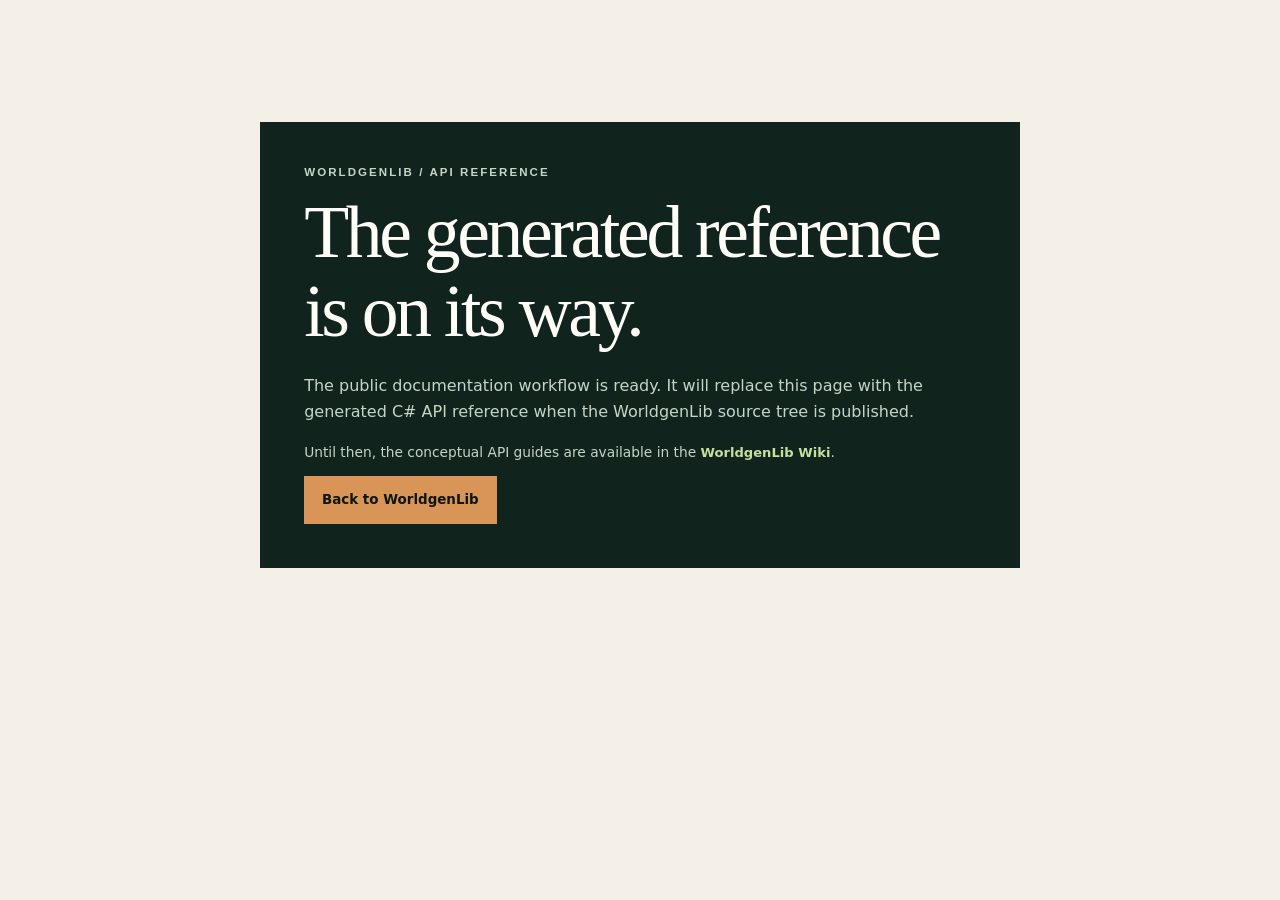
==== docs/site/api/index.html @ e20d373a "Add WorldgenLib GitHub Pages landing page" ====
<!doctype html>
<html lang="en">
<head>
  <meta charset="utf-8">
  <meta name="viewport" content="width=device-width, initial-scale=1">
  <meta name="description" content="WorldgenLib API reference is generated from the public C# source tree.">
  <title>WorldgenLib API reference</title>
  <link rel="stylesheet" href="../worldgenlib.css">
</head>
<body>
  <main class="page-shell">
    <section class="paper-card paper-card--dark" style="max-width: 760px; margin: 10vh auto;">
      <p class="eyebrow">WorldgenLib / API reference</p>
      <h1 style="font-size: clamp(2.5rem, 6vw, 4.6rem);">The generated reference is on its way.</h1>
      <p>The public documentation workflow is ready. It will replace this page with the generated C# API reference when the WorldgenLib source tree is published.</p>
      <p class="muted">Until then, the conceptual API guides are available in the <a class="text-link text-link--light" href="https://github.com/Zaldaryon/WorldgenLib/wiki">WorldgenLib Wiki</a>.</p>
      <a class="button button--primary" href="../index.html">Back to WorldgenLib</a>
    </section>
  </main>
</body>
</html>
---- docs/site/worldgenlib.css ----
:root {
  --forest-950: #0c1714;
  --forest-900: #10231d;
  --forest-800: #19352b;
  --forest-700: #285342;
  --moss-500: #91b967;
  --moss-300: #c7df9d;
  --amber-500: #d89557;
  --amber-300: #efc28f;
  --paper-100: #f4f0e8;
  --paper-200: #ebe5d8;
  --paper-300: #d9d0bf;
  --ink-900: #17211d;
  --ink-700: #435049;
  --ink-500: #6d786e;
  --white: #fffdf7;
  --shadow: 0 20px 55px rgba(12, 23, 20, .12);
  color-scheme: light;
  font-family: "Segoe UI", Aptos, system-ui, sans-serif;
  font-synthesis: none;
}

* {
  box-sizing: border-box;
}

html {
  scroll-behavior: smooth;
}

body {
  margin: 0;
  background: var(--paper-100);
  color: var(--ink-900);
  line-height: 1.6;
  text-rendering: optimizeLegibility;
}

a {
  color: inherit;
}

a:focus-visible,
button:focus-visible {
  outline: 3px solid var(--amber-500);
  outline-offset: 4px;
}

.skip-link {
  position: absolute;
  top: -4rem;
  left: 1rem;
  z-index: 10;
  padding: .65rem .9rem;
  background: var(--amber-300);
  color: var(--forest-950);
  font-weight: 800;
}

.skip-link:focus {
  top: 1rem;
}

.site-header {
  background: var(--forest-950);
  color: var(--white);
  border-bottom: 1px solid rgba(199, 223, 157, .2);
}

.site-header__inner,
.page-shell,
.site-footer__inner {
  width: min(1160px, calc(100% - 3rem));
  margin: 0 auto;
}

.site-header__inner {
  display: flex;
  align-items: center;
  justify-content: space-between;
  min-height: 74px;
  gap: 2rem;
}

.brand,
.site-nav,
.hero__actions,
.diagram__topline,
.diagram__legend,
.cta-panel__actions,
.site-footer__inner,
.footer-brand {
  display: flex;
  align-items: center;
}

.brand {
  gap: .75rem;
  color: var(--white);
  text-decoration: none;
  font-family: "Arial Narrow", "Segoe UI", sans-serif;
  font-weight: 800;
  letter-spacing: .03em;
}

.brand__name {
  font-size: 1.05rem;
}

.brand__mark {
  position: relative;
  display: inline-flex;
  align-items: end;
  gap: 3px;
  width: 35px;
  height: 35px;
  padding: 5px;
  overflow: hidden;
  background: var(--moss-500);
  border: 1px solid rgba(255, 253, 247, .35);
  transform: skewY(-8deg);
}

.brand__mark::before,
.brand__mark::after {
  position: absolute;
  content: "";
  left: -8px;
  width: 54px;
  border-top: 1px solid rgba(12, 23, 20, .65);
  transform: rotate(-23deg);
}

.brand__mark::before {
  top: 10px;
}

.brand__mark::after {
  top: 21px;
}

.brand__mark span {
  position: relative;
  z-index: 1;
  display: block;
  width: 5px;
  background: var(--forest-950);
}

.brand__mark span:nth-child(1) { height: 9px; }
.brand__mark span:nth-child(2) { height: 16px; }
.brand__mark span:nth-child(3) { height: 23px; }

.brand__mark--small {
  width: 25px;
  height: 25px;
  padding: 4px;
  margin-right: .5rem;
  transform: skewY(-8deg) scale(.9);
}

.brand__mark--small::before,
.brand__mark--small::after {
  width: 40px;
}

.brand__mark--small::before { top: 8px; }
.brand__mark--small::after { top: 16px; }
.brand__mark--small span { width: 4px; }
.brand__mark--small span:nth-child(1) { height: 6px; }
.brand__mark--small span:nth-child(2) { height: 11px; }
.brand__mark--small span:nth-child(3) { height: 16px; }

.site-nav {
  gap: 1.4rem;
  color: var(--moss-300);
  font-size: .86rem;
  font-weight: 650;
}

.site-nav a,
.site-footer a {
  text-decoration: none;
}

.site-nav a:hover,
.site-footer a:hover {
  color: var(--amber-300);
}

.page-shell {
  padding: 2rem 0 4.5rem;
}

.hero {
  position: relative;
  display: grid;
  grid-template-columns: minmax(0, 1.05fr) minmax(340px, .95fr);
  min-height: 500px;
  overflow: hidden;
  background: var(--forest-900);
  color: var(--white);
  box-shadow: var(--shadow);
}

.hero::after {
  position: absolute;
  right: -8%;
  bottom: -32%;
  width: 62%;
  height: 70%;
  content: "";
  border: 1px solid rgba(145, 185, 103, .16);
  border-radius: 50%;
  transform: rotate(-18deg);
  pointer-events: none;
}

.hero__copy {
  position: relative;
  z-index: 1;
  align-self: center;
  padding: clamp(2.4rem, 7vw, 5.8rem);
}

.eyebrow {
  margin: 0 0 .8rem;
  color: var(--amber-300);
  font-family: "Arial Narrow", "Segoe UI", sans-serif;
  font-size: .72rem;
  font-weight: 800;
  letter-spacing: .18em;
  line-height: 1.2;
  text-transform: uppercase;
}

.eyebrow--dark {
  color: var(--forest-700);
}

h1,
h2,
h3,
p {
  margin-top: 0;
}

h1,
h2,
h3 {
  font-family: Georgia, "Times New Roman", serif;
  font-weight: 500;
  line-height: 1.08;
}

h1 {
  max-width: 650px;
  margin-bottom: 1.35rem;
  font-size: clamp(3rem, 6vw, 5.65rem);
  letter-spacing: -.045em;
}

.hero__lede {
  max-width: 590px;
  margin-bottom: 2rem;
  color: #d7e2d4;
  font-size: clamp(1rem, 1.5vw, 1.18rem);
}

.hero__actions {
  flex-wrap: wrap;
  gap: .75rem;
  margin-bottom: 1.4rem;
}

.button {
  display: inline-flex;
  align-items: center;
  justify-content: center;
  min-height: 44px;
  padding: .75rem 1.05rem;
  border: 1px solid transparent;
  font-size: .84rem;
  font-weight: 800;
  text-decoration: none;
  transition: transform .18s ease, background-color .18s ease, border-color .18s ease;
}

.button:hover {
  transform: translateY(-2px);
}

.button--primary {
  background: var(--amber-500);
  color: var(--forest-950);
}

.button--primary:hover {
  background: var(--amber-300);
}

.button--quiet {
  border-color: rgba(199, 223, 157, .45);
  color: var(--moss-300);
}

.button--quiet:hover {
  border-color: var(--moss-300);
  color: var(--white);
}

.button--outline {
  border-color: rgba(199, 223, 157, .55);
  color: var(--moss-300);
}

.button--outline:hover {
  border-color: var(--moss-300);
  color: var(--white);
}

.hero__status {
  display: flex;
  align-items: center;
  gap: .55rem;
  margin: 0;
  color: #aebfac;
  font-family: "Arial Narrow", "Segoe UI", sans-serif;
  font-size: .76rem;
  font-weight: 700;
  letter-spacing: .03em;
}

.status-dot {
  width: 8px;
  height: 8px;
  flex: 0 0 auto;
  border-radius: 50%;
  background: var(--moss-500);
  box-shadow: 0 0 0 4px rgba(145, 185, 103, .15);
}

.hero__diagram {
  position: relative;
  min-height: 390px;
  padding: 2.5rem 2.5rem 2rem;
  overflow: hidden;
  background: #173128;
  border-left: 1px solid rgba(199, 223, 157, .18);
}

.hero__diagram::before {
  position: absolute;
  inset: 0;
  content: "";
  background-image: linear-gradient(rgba(199, 223, 157, .07) 1px, transparent 1px), linear-gradient(90deg, rgba(199, 223, 157, .07) 1px, transparent 1px);
  background-size: 34px 34px;
  mask-image: linear-gradient(to bottom, black, transparent 85%);
}

.diagram__topline,
.diagram__legend {
  position: relative;
  z-index: 2;
  justify-content: space-between;
  color: var(--moss-300);
  font-family: "Arial Narrow", "Segoe UI", sans-serif;
  font-size: .66rem;
  font-weight: 800;
  letter-spacing: .14em;
}

.diagram__field {
  position: relative;
  height: 295px;
  margin: 1.4rem 0 .5rem;
}

.diagram__axis {
  position: absolute;
  top: 20%;
  bottom: 16%;
  left: 50%;
  width: 1px;
  background: linear-gradient(to bottom, transparent, var(--moss-500), transparent);
}

.contour {
  position: absolute;
  display: block;
  border: 1px solid rgba(145, 185, 103, .5);
  border-radius: 47% 53% 49% 51%;
  transform: rotate(-21deg);
}

.contour--one {
  top: 20%;
  left: 8%;
  width: 75%;
  height: 43%;
}

.contour--two {
  top: 29%;
  left: 15%;
  width: 64%;
  height: 34%;
  border-color: rgba(216, 149, 87, .62);
}

.contour--three {
  top: 39%;
  left: 24%;
  width: 47%;
  height: 23%;
}

.diagram__node {
  position: absolute;
  z-index: 2;
  display: grid;
  gap: .15rem;
  min-width: 112px;
  padding: .75rem .85rem;
  background: rgba(12, 23, 20, .86);
  border: 1px solid rgba(199, 223, 157, .45);
  box-shadow: 0 12px 24px rgba(0, 0, 0, .18);
}

.diagram__node strong {
  color: var(--white);
  font-family: "Arial Narrow", "Segoe UI", sans-serif;
  font-size: .76rem;
  letter-spacing: .08em;
}

.diagram__node small {
  color: #aebfac;
  font-size: .72rem;
}

.diagram__node--map { top: 9%; left: 3%; }
.diagram__node--terrain { top: 43%; right: 1%; border-color: var(--amber-500); }
.diagram__node--late { right: 18%; bottom: 4%; }

.diagram__legend {
  justify-content: flex-start;
  gap: 1.2rem;
  color: #aebfac;
  font-size: .64rem;
  letter-spacing: .03em;
  text-transform: none;
}

.diagram__legend span {
  display: inline-flex;
  align-items: center;
  gap: .35rem;
}

.legend-dot {
  display: inline-block;
  width: 7px;
  height: 7px;
  border-radius: 50%;
}

.legend-dot--green { background: var(--moss-500); }
.legend-dot--amber { background: var(--amber-500); }

.meta-strip {
  margin: 1.2rem 0;
  padding: 1.25rem 1.5rem;
  background: var(--paper-200);
  border: 1px solid var(--paper-300);
}

.meta-strip__list {
  display: grid;
  grid-template-columns: repeat(4, 1fr);
  gap: 1rem;
  margin: 0;
}

.meta-strip__list > div {
  padding-left: 1rem;
  border-left: 2px solid var(--moss-500);
}

.meta-strip dt {
  margin-bottom: .2rem;
  color: var(--ink-500);
  font-family: "Arial Narrow", "Segoe UI", sans-serif;
  font-size: .68rem;
  font-weight: 800;
  letter-spacing: .14em;
  text-transform: uppercase;
}

.meta-strip dd {
  margin: 0;
  font-size: .93rem;
  font-weight: 700;
}

.notice {
  display: grid;
  grid-template-columns: auto 1fr;
  align-items: start;
  gap: 1rem;
  margin: 0 0 4.5rem;
  padding: 1.2rem 1.35rem;
  background: #f6e6d4;
  border: 1px solid #dfbd95;
  color: #5e4027;
}

.notice__mark {
  display: grid;
  width: 28px;
  height: 28px;
  place-items: center;
  background: var(--amber-500);
  color: var(--forest-950);
  font-weight: 900;
}

.notice p {
  margin: 0;
  font-size: .93rem;
}

.section {
  margin-bottom: 4.5rem;
}

.section-heading {
  max-width: 780px;
  margin-bottom: 2rem;
}

.section-heading h2,
.pipeline-panel h2,
.paper-card h2,
.cta-panel h2 {
  margin-bottom: .8rem;
  font-size: clamp(2rem, 4vw, 3.2rem);
  letter-spacing: -.035em;
}

.section-heading > p:last-child,
.pipeline-panel__intro > p:last-child,
.paper-card > p,
.cta-panel > div:first-child p:last-child {
  max-width: 680px;
  color: var(--ink-700);
}

.feature-grid {
  display: grid;
  grid-template-columns: repeat(4, 1fr);
  gap: 1px;
  background: var(--paper-300);
  border: 1px solid var(--paper-300);
}

.feature-card {
  min-height: 275px;
  padding: 1.5rem;
  background: var(--white);
}

.feature-card__index {
  margin-bottom: 2.3rem;
  color: var(--amber-500);
  font-family: "Arial Narrow", "Segoe UI", sans-serif;
  font-size: .75rem;
  font-weight: 800;
  letter-spacing: .16em;
}

.feature-card h3 {
  margin-bottom: .65rem;
  font-size: 1.45rem;
}

.feature-card p {
  margin-bottom: 1.2rem;
  color: var(--ink-700);
  font-size: .88rem;
}

.feature-card a,
.text-link {
  color: var(--forest-700);
  font-size: .82rem;
  font-weight: 800;
  text-decoration: none;
}

.feature-card a:hover,
.text-link:hover {
  color: var(--amber-500);
}

.pipeline-panel {
  display: grid;
  grid-template-columns: minmax(0, .95fr) minmax(0, 1.05fr);
  gap: 3.5rem;
  align-items: center;
  margin-bottom: 4.5rem;
  padding: clamp(2rem, 5vw, 4rem);
  background: var(--forest-800);
  color: var(--white);
  box-shadow: var(--shadow);
}

.pipeline-panel__intro > p:last-child {
  color: #c7d5c4;
}

.pipeline-rail {
  display: flex;
  align-items: stretch;
  justify-content: center;
}

.pipeline-step {
  display: grid;
  flex: 1 1 0;
  gap: .25rem;
  align-content: start;
  min-width: 0;
  padding: 1rem .75rem;
  border: 1px solid rgba(199, 223, 157, .34);
  text-align: center;
}

.pipeline-step:nth-of-type(4) {
  border-color: var(--amber-500);
}

.pipeline-step__number {
  color: var(--amber-300);
  font-family: Georgia, "Times New Roman", serif;
  font-size: 1.4rem;
}

.pipeline-step strong {
  color: var(--moss-300);
  font-family: "Arial Narrow", "Segoe UI", sans-serif;
  font-size: .72rem;
  letter-spacing: .08em;
}

.pipeline-step small {
  color: #aebfac;
  font-size: .68rem;
  line-height: 1.3;
}

.pipeline-connector {
  align-self: center;
  width: 14px;
  height: 1px;
  flex: 0 0 14px;
  background: var(--moss-500);
}

.split-section {
  display: grid;
  grid-template-columns: repeat(2, 1fr);
  gap: 1.2rem;
  margin-bottom: 4.5rem;
}

.paper-card {
  padding: clamp(1.5rem, 4vw, 2.7rem);
  background: var(--paper-200);
  border: 1px solid var(--paper-300);
}

.paper-card--dark {
  background: var(--forest-900);
  border-color: var(--forest-900);
  color: var(--white);
}

.paper-card--dark > p,
.paper-card--dark .muted {
  color: #c7d5c4;
}

.muted {
  color: var(--ink-500);
  font-size: .86rem;
}

.steps-list {
  display: grid;
  gap: 1rem;
  margin: 1.7rem 0 1.6rem;
  padding: 0;
  list-style: none;
}

.steps-list li {
  display: grid;
  grid-template-columns: 28px 1fr;
  gap: .75rem;
  align-items: start;
  border-top: 1px solid rgba(199, 223, 157, .2);
  padding-top: .9rem;
}

.steps-list li > span {
  display: grid;
  width: 25px;
  height: 25px;
  place-items: center;
  border: 1px solid var(--moss-500);
  color: var(--moss-300);
  font-family: "Arial Narrow", "Segoe UI", sans-serif;
  font-size: .74rem;
  font-weight: 800;
}

.steps-list p {
  margin: 0;
  color: #c7d5c4;
  font-size: .9rem;
}

code {
  padding: .08rem .3rem;
  background: rgba(145, 185, 103, .12);
  border: 1px solid rgba(145, 185, 103, .2);
  font-family: "Cascadia Code", Consolas, monospace;
  font-size: .88em;
}

.text-link--light {
  color: var(--moss-300);
}

.text-link--light:hover {
  color: var(--amber-300);
}

.cta-panel {
  display: flex;
  align-items: center;
  justify-content: space-between;
  gap: 2rem;
  padding: clamp(1.7rem, 4vw, 3rem);
  background: var(--moss-300);
  border: 1px solid var(--moss-500);
}

.cta-panel h2 {
  max-width: 650px;
  margin-bottom: 0;
  font-size: clamp(1.8rem, 3vw, 2.7rem);
}

.cta-panel__actions {
  flex: 0 0 auto;
  flex-wrap: wrap;
  justify-content: end;
  gap: .7rem;
}

.cta-panel .button--primary {
  background: var(--forest-900);
  color: var(--white);
}

.cta-panel .button--primary:hover {
  background: var(--forest-700);
}

.cta-panel .button--outline {
  border-color: var(--forest-700);
  color: var(--forest-900);
}

.cta-panel .button--outline:hover {
  border-color: var(--forest-900);
}

.site-footer {
  background: var(--forest-950);
  color: #aebfac;
}

.site-footer__inner {
  justify-content: space-between;
  gap: 1rem;
  min-height: 92px;
  font-size: .76rem;
}

.footer-brand {
  color: var(--white);
  font-weight: 800;
}

@media (max-width: 900px) {
  .hero {
    grid-template-columns: 1fr;
  }

  .hero__diagram {
    min-height: 380px;
    border-top: 1px solid rgba(199, 223, 157, .18);
    border-left: 0;
  }

  .feature-grid {
    grid-template-columns: repeat(2, 1fr);
  }

  .pipeline-panel {
    grid-template-columns: 1fr;
    gap: 2rem;
  }
}

@media (max-width: 640px) {
  .site-header__inner,
  .page-shell,
  .site-footer__inner {
    width: min(100% - 1.5rem, 1160px);
  }

  .site-header__inner {
    min-height: 66px;
  }

  .site-nav {
    gap: .75rem;
    font-size: .72rem;
  }

  .site-nav a:nth-child(2) {
    display: none;
  }

  .page-shell {
    padding-top: .75rem;
  }

  .hero__copy {
    padding: 2.5rem 1.5rem 2.2rem;
  }

  h1 {
    font-size: clamp(2.65rem, 14vw, 4rem);
  }

  .hero__diagram {
    min-height: 350px;
    padding: 1.5rem 1rem 1.2rem;
  }

  .diagram__field {
    height: 260px;
  }

  .diagram__node {
    min-width: 95px;
    padding: .55rem .6rem;
  }

  .diagram__node--map { left: 0; }
  .diagram__node--terrain { right: 0; }
  .diagram__node--late { right: 12%; }

  .diagram__legend {
    gap: .7rem;
    font-size: .58rem;
  }

  .meta-strip {
    padding: 1rem;
  }

  .meta-strip__list {
    grid-template-columns: repeat(2, 1fr);
    gap: 1rem .7rem;
  }

  .meta-strip__list > div {
    padding-left: .7rem;
  }

  .notice,
  .section,
  .pipeline-panel,
  .split-section {
    margin-bottom: 3rem;
  }

  .feature-grid,
  .split-section {
    grid-template-columns: 1fr;
  }

  .feature-card {
    min-height: 0;
  }

  .feature-card__index {
    margin-bottom: 1.1rem;
  }

  .pipeline-panel {
    padding: 1.5rem 1rem;
  }

  .pipeline-rail {
    display: grid;
    grid-template-columns: 1fr 1fr;
    gap: .6rem;
  }

  .pipeline-step {
    min-height: 108px;
  }

  .pipeline-connector {
    display: none;
  }

  .cta-panel,
  .site-footer__inner {
    align-items: flex-start;
    flex-direction: column;
  }

  .cta-panel__actions {
    justify-content: start;
  }

  .site-footer__inner {
    justify-content: center;
    padding: 1.4rem 0;
  }
}

@media (prefers-reduced-motion: reduce) {
  html {
    scroll-behavior: auto;
  }

  .button {
    transition: none;
  }

  .button:hover {
    transform: none;
  }
}
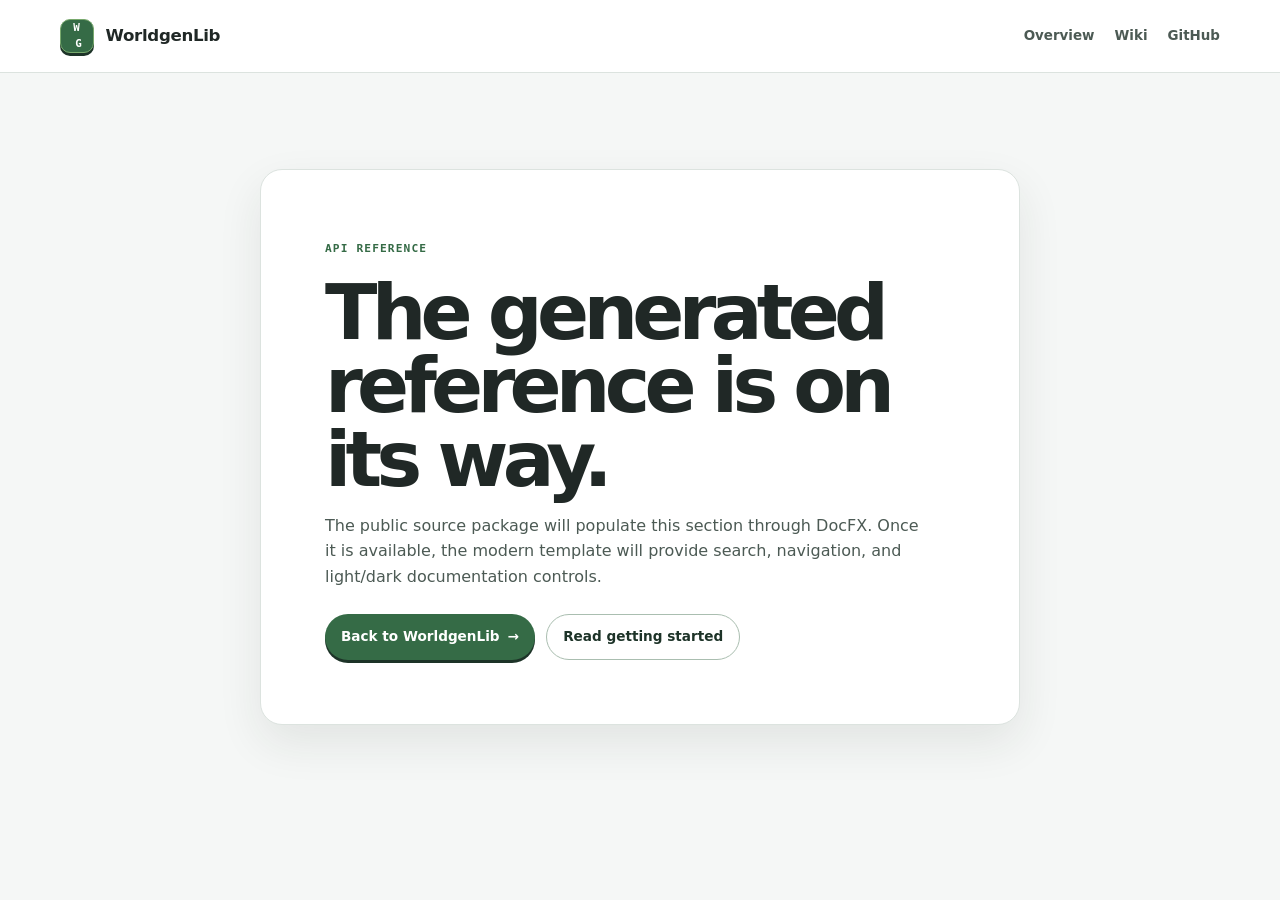
==== commit c934d247: "docs: refresh GitHub Pages with DocFX modern" ====
--- a/docs/site/api/index.html
+++ b/docs/site/api/index.html
@@ -3,19 +3,20 @@
 <head>
   <meta charset="utf-8">
   <meta name="viewport" content="width=device-width, initial-scale=1">
-  <meta name="description" content="WorldgenLib API reference is generated from the public C# source tree.">
-  <title>WorldgenLib API reference</title>
+  <meta name="description" content="WorldgenLib API reference placeholder.">
+  <title>WorldgenLib API Reference</title>
   <link rel="stylesheet" href="../worldgenlib.css">
+  <style>
+    .api-shell { width: min(760px, calc(100% - 2rem)); min-height: 70vh; margin: 0 auto; padding: 6rem 0; }
+    .api-card { padding: clamp(2rem, 6vw, 4rem); border: 1px solid #dce3df; border-radius: 22px; background: #fff; box-shadow: 0 18px 45px rgba(32,40,38,.09); }
+    .api-card h1 { margin: 1rem 0; font-size: clamp(2.4rem, 6vw, 4.8rem); }
+    .api-card p { max-width: 600px; color: #4c5a54; }
+    .api-card__eyebrow { color: #356b46; font: 800 .7rem/1 ui-monospace, SFMono-Regular, Consolas, monospace; letter-spacing: .1em; text-transform: uppercase; }
+    .api-actions { display: flex; flex-wrap: wrap; gap: .7rem; margin-top: 1.5rem; }
+  </style>
 </head>
 <body>
-  <main class="page-shell">
-    <section class="paper-card paper-card--dark" style="max-width: 760px; margin: 10vh auto;">
-      <p class="eyebrow">WorldgenLib / API reference</p>
-      <h1 style="font-size: clamp(2.5rem, 6vw, 4.6rem);">The generated reference is on its way.</h1>
-      <p>The public documentation workflow is ready. It will replace this page with the generated C# API reference when the WorldgenLib source tree is published.</p>
-      <p class="muted">Until then, the conceptual API guides are available in the <a class="text-link text-link--light" href="https://github.com/Zaldaryon/WorldgenLib/wiki">WorldgenLib Wiki</a>.</p>
-      <a class="button button--primary" href="../index.html">Back to WorldgenLib</a>
-    </section>
-  </main>
+  <header class="site-header"><div class="site-header__inner"><a class="brand" href="../" aria-label="WorldgenLib home"><span class="brand__mark" aria-hidden="true"><span>W</span><span>G</span></span><span class="brand__name">WorldgenLib</span></a><nav class="site-nav" aria-label="Primary navigation"><a href="../">Overview</a><a href="https://github.com/Zaldaryon/WorldgenLib/wiki">Wiki</a><a href="https://github.com/Zaldaryon/WorldgenLib">GitHub</a></nav></div></header>
+  <main class="api-shell"><article class="api-card"><span class="api-card__eyebrow">API reference</span><h1>The generated reference is on its way.</h1><p>The public source package will populate this section through DocFX. Once it is available, the modern template will provide search, navigation, and light/dark documentation controls.</p><div class="api-actions"><a class="button button--primary" href="../">Back to WorldgenLib <span aria-hidden="true">→</span></a><a class="button button--secondary" href="https://github.com/Zaldaryon/WorldgenLib/wiki/Getting-Started">Read getting started</a></div></article></main>
 </body>
 </html>
--- a/docs/site/worldgenlib.css
+++ b/docs/site/worldgenlib.css
@@ -1,963 +1,110 @@
 :root {
-  --forest-950: #0c1714;
-  --forest-900: #10231d;
-  --forest-800: #19352b;
-  --forest-700: #285342;
-  --moss-500: #91b967;
-  --moss-300: #c7df9d;
-  --amber-500: #d89557;
-  --amber-300: #efc28f;
-  --paper-100: #f4f0e8;
-  --paper-200: #ebe5d8;
-  --paper-300: #d9d0bf;
-  --ink-900: #17211d;
-  --ink-700: #435049;
-  --ink-500: #6d786e;
-  --white: #fffdf7;
-  --shadow: 0 20px 55px rgba(12, 23, 20, .12);
+  --green-950: #1d3328;
+  --green-800: #356b46;
+  --green-600: #5da145;
+  --green-100: #e8f5e4;
+  --orange-600: #c77d45;
+  --orange-100: #fdf0e4;
+  --ink-950: #202826;
+  --ink-700: #4c5a54;
+  --ink-500: #728078;
+  --line: #dce3df;
+  --surface: #ffffff;
+  --canvas: #f5f7f6;
+  --dark-surface: #232927;
+  --dark-line: #48534d;
+  --shadow-sm: 0 4px 15px rgba(32, 40, 38, .06);
+  --shadow-lg: 0 18px 45px rgba(32, 40, 38, .11);
   color-scheme: light;
-  font-family: "Segoe UI", Aptos, system-ui, sans-serif;
+  font-family: "Segoe UI", Inter, ui-sans-serif, system-ui, -apple-system, BlinkMacSystemFont, sans-serif;
   font-synthesis: none;
 }
 
-* {
-  box-sizing: border-box;
-}
+* { box-sizing: border-box; }
+html { scroll-behavior: smooth; }
+body { margin: 0; background: var(--canvas); color: var(--ink-950); line-height: 1.6; text-rendering: optimizeLegibility; }
+a { color: inherit; }
+a:focus-visible, button:focus-visible { outline: 3px solid var(--orange-600); outline-offset: 4px; }
 
-html {
-  scroll-behavior: smooth;
-}
+.skip-link { position: absolute; top: -4rem; left: 1rem; z-index: 10; padding: .65rem .9rem; border-radius: 8px; background: var(--green-950); color: #fff; font-weight: 800; }
+.skip-link:focus { top: 1rem; }
 
-body {
-  margin: 0;
-  background: var(--paper-100);
-  color: var(--ink-900);
-  line-height: 1.6;
-  text-rendering: optimizeLegibility;
-}
+.site-header { position: sticky; top: 0; z-index: 5; border-bottom: 1px solid var(--line); background: rgba(255, 255, 255, .94); backdrop-filter: blur(12px); }
+.site-header__inner, .page-shell, .site-footer__inner { width: min(1160px, calc(100% - 3rem)); margin: 0 auto; }
+.site-header__inner { display: flex; min-height: 72px; align-items: center; justify-content: space-between; gap: 2rem; }
+.brand, .site-nav, .hero__eyebrow, .hero__actions, .hero__notes, .demo__header, .demo__status, .demo__stage, .audience-card__top, .closing-card, .closing-card__actions, .footer-brand { display: flex; align-items: center; }
+.brand { gap: .72rem; color: var(--ink-950); text-decoration: none; font-weight: 800; letter-spacing: -.02em; }
+.brand__name { font-size: 1.04rem; }
+.brand__mark { display: grid; width: 34px; height: 34px; place-items: center; border: 1px solid #78a96d; border-radius: 10px; background: var(--green-800); color: #fff; box-shadow: 0 3px 0 var(--green-950); font: 900 .68rem/1 ui-monospace, SFMono-Regular, Consolas, monospace; letter-spacing: -.1em; }
+.brand__mark span:first-child { transform: translateX(-1px); } .brand__mark span:last-child { transform: translateX(1px); }
+.brand__mark--small { width: 25px; height: 25px; margin-right: .45rem; border-radius: 7px; box-shadow: 0 2px 0 #3e7d32; font-size: .5rem; }
+.site-nav { gap: 1.25rem; color: var(--ink-700); font-size: .84rem; font-weight: 650; }
+.site-nav a { text-decoration: none; } .site-nav a:hover { color: var(--green-800); }
+.site-nav__button { padding: .58rem .85rem; border: 1px solid #bad7b2; border-radius: 999px; background: var(--green-100); color: var(--green-800); font-weight: 800; }
 
-a {
-  color: inherit;
-}
+.page-shell { padding: 2rem 0 5rem; }
+.hero { display: grid; grid-template-columns: minmax(0, 1.05fr) minmax(360px, .95fr); min-height: 510px; overflow: hidden; border: 1px solid #cfe0d2; border-radius: 24px; background: var(--green-100); box-shadow: var(--shadow-lg); }
+.hero__copy { display: flex; flex-direction: column; justify-content: center; padding: clamp(2.25rem, 6vw, 5.2rem); }
+.hero__eyebrow { flex-wrap: wrap; gap: .75rem; margin-bottom: 1.25rem; color: var(--green-800); font: 700 .73rem/1 ui-monospace, SFMono-Regular, Consolas, monospace; letter-spacing: .04em; text-transform: uppercase; }
+.pill { display: inline-flex; min-height: 27px; align-items: center; padding: .38rem .68rem; border-radius: 999px; font: 800 .69rem/1 ui-monospace, SFMono-Regular, Consolas, monospace; letter-spacing: .03em; text-transform: uppercase; }
+.pill--green { border: 1px solid #b7d9af; background: #f8fcf7; color: var(--green-800); } .pill--orange { border: 1px solid #e7c3a4; background: var(--orange-100); color: #8c4e27; } .pill--light { border: 1px solid rgba(255,255,255,.28); background: rgba(255,255,255,.1); color: #f0faed; }
+h1, h2, h3, p { margin-top: 0; }
+h1 { max-width: 650px; margin-bottom: 1.2rem; font-size: clamp(3.15rem, 6vw, 5.8rem); line-height: .96; letter-spacing: -.075em; text-wrap: pretty; }
+.hero__lede { max-width: 610px; margin-bottom: 1.6rem; color: var(--green-950); font-size: 1.08rem; }
+.hero__actions { flex-wrap: wrap; gap: .7rem; }
+.button { display: inline-flex; min-height: 44px; align-items: center; gap: .5rem; padding: .72rem 1rem; border-radius: 999px; text-decoration: none; font-size: .85rem; font-weight: 800; transition: transform .18s ease, box-shadow .18s ease, background-color .18s ease; }
+.button:hover { transform: translateY(-1px); }
+.button--primary { background: var(--green-800); color: #fff; box-shadow: 0 3px 0 var(--green-950); }
+.button--primary:hover { background: var(--green-950); } .button--secondary { border: 1px solid #aabeb0; background: rgba(255,255,255,.62); color: var(--green-950); } .button--secondary:hover { background: #fff; } .button--on-dark { border: 1px solid #b6d88c; background: #b6d88c; color: var(--green-950); box-shadow: 0 3px 0 #71995b; }
+.hero__notes { flex-wrap: wrap; gap: 1rem; margin-top: 1.8rem; color: var(--green-800); font-size: .76rem; font-weight: 700; }
+.signal { display: inline-block; width: 8px; height: 8px; margin-right: .35rem; border-radius: 50%; } .signal--green { background: var(--green-600); } .signal--orange { background: var(--orange-600); }
 
-a:focus-visible,
-button:focus-visible {
-  outline: 3px solid var(--amber-500);
-  outline-offset: 4px;
-}
+.hero__demo { display: flex; min-width: 0; flex-direction: column; justify-content: center; padding: 2rem; background: var(--green-950); color: #f7fbf6; }
+.demo__header { justify-content: space-between; gap: 1rem; color: #bdcfbd; font: .67rem/1 ui-monospace, SFMono-Regular, Consolas, monospace; letter-spacing: .1em; text-transform: uppercase; }
+.demo__status { gap: .45rem; color: #d7edc8; letter-spacing: .03em; text-transform: none; } .demo__status i { width: 7px; height: 7px; border-radius: 50%; background: #9ad66e; box-shadow: 0 0 0 4px rgba(154,214,110,.12); }
+.demo__surface { margin-top: 1.35rem; padding: 1rem; border: 1px solid #485f50; border-radius: 16px; background: #2d4035; }
+.demo__stage { gap: .8rem; min-width: 0; padding: .75rem .7rem; border: 1px solid transparent; border-radius: 11px; } .demo__stage--active { border-color: #6c9c5f; background: #3e5c46; }
+.demo__stage-number { flex: 0 0 auto; color: #a8d37c; font: 700 .7rem/1 ui-monospace, SFMono-Regular, Consolas, monospace; }
+.demo__stage div { min-width: 0; flex: 1; } .demo__stage strong { display: block; overflow: hidden; color: #fff; font-size: .9rem; text-overflow: ellipsis; white-space: nowrap; } .demo__stage small { color: #bed1bf; font-size: .76rem; } .demo__arrow { color: #e3ae79; font-size: 1.1rem; }
+.demo__connector { height: 17px; margin-left: 1.35rem; border-left: 1px dashed #739276; }
+.demo__code { overflow: auto; margin: 1rem 0 0; padding: 1rem; border: 1px solid #394b42; border-radius: 13px; background: #18231e; color: #deebdf; font: .77rem/1.8 ui-monospace, SFMono-Regular, Consolas, monospace; }
+.code__keyword { color: #b6df83; } .code__method { color: #f2c38e; } .code__string { color: #a9d8d0; } .code__property { color: #d8b5ef; } .code__number { color: #f4bd80; } .code__comment { color: #879d8c; }
 
-.skip-link {
-  position: absolute;
-  top: -4rem;
-  left: 1rem;
-  z-index: 10;
-  padding: .65rem .9rem;
-  background: var(--amber-300);
-  color: var(--forest-950);
-  font-weight: 800;
-}
+.facts { display: grid; grid-template-columns: repeat(4, 1fr); overflow: hidden; margin-top: 1rem; border: 1px solid var(--line); border-radius: 15px; background: var(--surface); box-shadow: var(--shadow-sm); }
+.facts > div { display: grid; gap: .35rem; padding: 1rem 1.2rem; border-right: 1px solid var(--line); } .facts > div:last-child { border-right: 0; }
+.facts__label { color: var(--ink-500); font: 700 .68rem/1 ui-monospace, SFMono-Regular, Consolas, monospace; letter-spacing: .08em; text-transform: uppercase; } .facts strong { color: var(--ink-950); font-size: .9rem; }
+.notice { display: grid; grid-template-columns: 34px 1fr; align-items: start; gap: .9rem; margin: 1.5rem 0 0; padding: 1rem 1.15rem; border: 1px solid #e6c79f; border-radius: 13px; background: #fff8ed; color: #664a2c; }
+.notice__mark { display: grid; width: 26px; height: 26px; place-items: center; border-radius: 8px; background: #e2a06a; color: #2a1b11; font-weight: 900; } .notice p { margin: 0; font-size: .9rem; } .notice strong { color: #3a2b1f; }
 
-.skip-link:focus {
-  top: 1rem;
-}
+.content-section { padding: 5rem 0 0; } .content-section--tight { padding-top: 4rem; }
+.section-heading { display: grid; grid-template-columns: minmax(0, .95fr) minmax(260px, .75fr); align-items: end; gap: 2.5rem; margin-bottom: 2rem; }
+.section-kicker { display: block; margin-bottom: .75rem; color: var(--green-800); font: 800 .68rem/1 ui-monospace, SFMono-Regular, Consolas, monospace; letter-spacing: .1em; text-transform: uppercase; } .section-kicker--light { color: #b7d8a5; }
+h2 { max-width: 650px; margin-bottom: 0; font-size: clamp(2.05rem, 4vw, 3.45rem); line-height: 1.03; letter-spacing: -.065em; text-wrap: pretty; } .section-heading > p { max-width: 470px; margin: 0; color: var(--ink-700); font-size: .98rem; }
+.feature-grid { display: grid; grid-template-columns: repeat(4, 1fr); gap: .75rem; }
+.feature-card { min-height: 260px; padding: 1.25rem; border: 1px solid var(--line); border-radius: 15px; background: var(--surface); box-shadow: var(--shadow-sm); transition: transform .18s ease, box-shadow .18s ease; }
+.feature-card:hover { transform: translateY(-3px); box-shadow: var(--shadow-lg); } .feature-card__tag { color: var(--green-800); font: 800 .67rem/1 ui-monospace, SFMono-Regular, Consolas, monospace; letter-spacing: .08em; }
+.feature-card h3 { margin: 3.1rem 0 .55rem; font-size: 1.05rem; letter-spacing: -.02em; } .feature-card p { min-height: 84px; margin-bottom: .75rem; color: var(--ink-700); font-size: .86rem; }
+.feature-card a, .audience-card a, .text-link { color: var(--green-800); font-size: .81rem; font-weight: 800; text-decoration: none; } .feature-card a:hover, .audience-card a:hover, .text-link:hover { color: var(--orange-600); }
 
-.site-header {
-  background: var(--forest-950);
-  color: var(--white);
-  border-bottom: 1px solid rgba(199, 223, 157, .2);
-}
+.audience-grid { display: grid; grid-template-columns: 1fr 1fr; gap: .9rem; }
+.audience-card { min-height: 250px; padding: 1.55rem; border: 1px solid var(--line); border-radius: 18px; background: var(--surface); box-shadow: var(--shadow-sm); }
+.audience-card--green { border-color: #bad7b5; background: var(--green-800); color: #fff; } .audience-card__top { justify-content: space-between; gap: 1rem; }
+.audience-card__icon { display: grid; width: 40px; height: 40px; place-items: center; border: 1px solid rgba(255,255,255,.28); border-radius: 12px; color: #ecf8e7; font: 800 1rem/1 ui-monospace, SFMono-Regular, Consolas, monospace; }
+.audience-card__icon--orange { border-color: #e9c5a7; background: var(--orange-100); color: #8c4e27; }
+.audience-card h3 { margin: 2.35rem 0 .55rem; font-size: 1.5rem; letter-spacing: -.04em; } .audience-card p { max-width: 490px; margin-bottom: .85rem; color: var(--ink-700); font-size: .9rem; } .audience-card--green p { color: #e1f0dd; } .audience-card a { color: var(--green-800); } .audience-card--green a { color: #e9f8df; }
+.audience-card code, .install-steps code { padding: .12rem .3rem; border-radius: 5px; background: rgba(32,40,38,.08); font: .78rem ui-monospace, SFMono-Regular, Consolas, monospace; } .audience-card--green code { background: rgba(255,255,255,.12); }
 
-.site-header__inner,
-.page-shell,
-.site-footer__inner {
-  width: min(1160px, calc(100% - 3rem));
-  margin: 0 auto;
-}
+.compatibility-card { display: grid; grid-template-columns: minmax(0, 1.1fr) minmax(310px, .9fr); align-items: center; gap: 2rem; padding: 1.55rem; border: 1px solid #c8dbca; border-radius: 18px; background: #f0f7ef; }
+.compatibility-card__copy h3 { margin: 1rem 0 .55rem; font-size: 1.45rem; letter-spacing: -.035em; } .compatibility-card__copy p { max-width: 620px; margin-bottom: .85rem; color: var(--ink-700); font-size: .89rem; }
+.version-grid { display: grid; grid-template-columns: repeat(4, 1fr); gap: .55rem; } .version-grid span { display: grid; min-height: 58px; place-items: center; border: 1px solid #bfd4c0; border-radius: 11px; background: #fff; color: var(--green-800); font: 800 .77rem/1 ui-monospace, SFMono-Regular, Consolas, monospace; }
 
-.site-header__inner {
-  display: flex;
-  align-items: center;
-  justify-content: space-between;
-  min-height: 74px;
-  gap: 2rem;
-}
+.install-panel { display: grid; grid-template-columns: minmax(0, .78fr) minmax(0, 1.22fr); gap: 3rem; margin-top: 5rem; padding: 2rem; border-radius: 20px; background: var(--dark-surface); color: #eef4ef; box-shadow: var(--shadow-lg); }
+.install-panel__copy h2 { max-width: 440px; } .install-panel__copy > p { max-width: 390px; margin: 1rem 0 1.45rem; color: #c4d1c8; font-size: .93rem; }
+.install-steps { display: grid; gap: .65rem; padding: 0; margin: 0; list-style: none; } .install-steps li { display: grid; grid-template-columns: 34px 1fr; gap: .85rem; padding: .95rem 1rem; border: 1px solid var(--dark-line); border-radius: 13px; background: #2b3330; }
+.install-steps li > span { color: #b6d88c; font: 800 .72rem/1 ui-monospace, SFMono-Regular, Consolas, monospace; } .install-steps strong { display: block; margin-bottom: .25rem; font-size: .9rem; } .install-steps p { margin: 0; color: #c4d1c8; font-size: .82rem; } .install-steps code { background: rgba(255,255,255,.1); }
+.closing-card { justify-content: space-between; gap: 2rem; margin-top: 1rem; padding: 1.6rem 1.8rem; border: 1px solid #d5ddd9; border-radius: 18px; background: var(--surface); box-shadow: var(--shadow-sm); } .closing-card h2 { max-width: 650px; font-size: clamp(1.8rem, 3.2vw, 2.7rem); } .closing-card__actions { flex-wrap: wrap; justify-content: flex-end; gap: .65rem; }
+.site-footer { border-top: 1px solid var(--line); background: var(--surface); color: var(--ink-500); } .site-footer__inner { display: flex; align-items: center; justify-content: space-between; gap: 1rem; padding: 1.45rem 0; font-size: .78rem; } .footer-brand { color: var(--ink-950); font-weight: 800; } .site-footer a { color: var(--green-800); font-weight: 700; text-decoration: none; } .site-footer a:hover { color: var(--orange-600); }
 
-.brand,
-.site-nav,
-.hero__actions,
-.diagram__topline,
-.diagram__legend,
-.cta-panel__actions,
-.site-footer__inner,
-.footer-brand {
-  display: flex;
-  align-items: center;
-}
-
-.brand {
-  gap: .75rem;
-  color: var(--white);
-  text-decoration: none;
-  font-family: "Arial Narrow", "Segoe UI", sans-serif;
-  font-weight: 800;
-  letter-spacing: .03em;
-}
-
-.brand__name {
-  font-size: 1.05rem;
-}
-
-.brand__mark {
-  position: relative;
-  display: inline-flex;
-  align-items: end;
-  gap: 3px;
-  width: 35px;
-  height: 35px;
-  padding: 5px;
-  overflow: hidden;
-  background: var(--moss-500);
-  border: 1px solid rgba(255, 253, 247, .35);
-  transform: skewY(-8deg);
-}
-
-.brand__mark::before,
-.brand__mark::after {
-  position: absolute;
-  content: "";
-  left: -8px;
-  width: 54px;
-  border-top: 1px solid rgba(12, 23, 20, .65);
-  transform: rotate(-23deg);
-}
-
-.brand__mark::before {
-  top: 10px;
-}
-
-.brand__mark::after {
-  top: 21px;
-}
-
-.brand__mark span {
-  position: relative;
-  z-index: 1;
-  display: block;
-  width: 5px;
-  background: var(--forest-950);
-}
-
-.brand__mark span:nth-child(1) { height: 9px; }
-.brand__mark span:nth-child(2) { height: 16px; }
-.brand__mark span:nth-child(3) { height: 23px; }
-
-.brand__mark--small {
-  width: 25px;
-  height: 25px;
-  padding: 4px;
-  margin-right: .5rem;
-  transform: skewY(-8deg) scale(.9);
-}
-
-.brand__mark--small::before,
-.brand__mark--small::after {
-  width: 40px;
-}
-
-.brand__mark--small::before { top: 8px; }
-.brand__mark--small::after { top: 16px; }
-.brand__mark--small span { width: 4px; }
-.brand__mark--small span:nth-child(1) { height: 6px; }
-.brand__mark--small span:nth-child(2) { height: 11px; }
-.brand__mark--small span:nth-child(3) { height: 16px; }
-
-.site-nav {
-  gap: 1.4rem;
-  color: var(--moss-300);
-  font-size: .86rem;
-  font-weight: 650;
-}
-
-.site-nav a,
-.site-footer a {
-  text-decoration: none;
-}
-
-.site-nav a:hover,
-.site-footer a:hover {
-  color: var(--amber-300);
-}
-
-.page-shell {
-  padding: 2rem 0 4.5rem;
-}
-
-.hero {
-  position: relative;
-  display: grid;
-  grid-template-columns: minmax(0, 1.05fr) minmax(340px, .95fr);
-  min-height: 500px;
-  overflow: hidden;
-  background: var(--forest-900);
-  color: var(--white);
-  box-shadow: var(--shadow);
-}
-
-.hero::after {
-  position: absolute;
-  right: -8%;
-  bottom: -32%;
-  width: 62%;
-  height: 70%;
-  content: "";
-  border: 1px solid rgba(145, 185, 103, .16);
-  border-radius: 50%;
-  transform: rotate(-18deg);
-  pointer-events: none;
-}
-
-.hero__copy {
-  position: relative;
-  z-index: 1;
-  align-self: center;
-  padding: clamp(2.4rem, 7vw, 5.8rem);
-}
-
-.eyebrow {
-  margin: 0 0 .8rem;
-  color: var(--amber-300);
-  font-family: "Arial Narrow", "Segoe UI", sans-serif;
-  font-size: .72rem;
-  font-weight: 800;
-  letter-spacing: .18em;
-  line-height: 1.2;
-  text-transform: uppercase;
-}
-
-.eyebrow--dark {
-  color: var(--forest-700);
-}
-
-h1,
-h2,
-h3,
-p {
-  margin-top: 0;
-}
-
-h1,
-h2,
-h3 {
-  font-family: Georgia, "Times New Roman", serif;
-  font-weight: 500;
-  line-height: 1.08;
-}
-
-h1 {
-  max-width: 650px;
-  margin-bottom: 1.35rem;
-  font-size: clamp(3rem, 6vw, 5.65rem);
-  letter-spacing: -.045em;
-}
-
-.hero__lede {
-  max-width: 590px;
-  margin-bottom: 2rem;
-  color: #d7e2d4;
-  font-size: clamp(1rem, 1.5vw, 1.18rem);
-}
-
-.hero__actions {
-  flex-wrap: wrap;
-  gap: .75rem;
-  margin-bottom: 1.4rem;
-}
-
-.button {
-  display: inline-flex;
-  align-items: center;
-  justify-content: center;
-  min-height: 44px;
-  padding: .75rem 1.05rem;
-  border: 1px solid transparent;
-  font-size: .84rem;
-  font-weight: 800;
-  text-decoration: none;
-  transition: transform .18s ease, background-color .18s ease, border-color .18s ease;
-}
-
-.button:hover {
-  transform: translateY(-2px);
-}
-
-.button--primary {
-  background: var(--amber-500);
-  color: var(--forest-950);
-}
-
-.button--primary:hover {
-  background: var(--amber-300);
-}
-
-.button--quiet {
-  border-color: rgba(199, 223, 157, .45);
-  color: var(--moss-300);
-}
-
-.button--quiet:hover {
-  border-color: var(--moss-300);
-  color: var(--white);
-}
-
-.button--outline {
-  border-color: rgba(199, 223, 157, .55);
-  color: var(--moss-300);
-}
-
-.button--outline:hover {
-  border-color: var(--moss-300);
-  color: var(--white);
-}
-
-.hero__status {
-  display: flex;
-  align-items: center;
-  gap: .55rem;
-  margin: 0;
-  color: #aebfac;
-  font-family: "Arial Narrow", "Segoe UI", sans-serif;
-  font-size: .76rem;
-  font-weight: 700;
-  letter-spacing: .03em;
-}
-
-.status-dot {
-  width: 8px;
-  height: 8px;
-  flex: 0 0 auto;
-  border-radius: 50%;
-  background: var(--moss-500);
-  box-shadow: 0 0 0 4px rgba(145, 185, 103, .15);
-}
-
-.hero__diagram {
-  position: relative;
-  min-height: 390px;
-  padding: 2.5rem 2.5rem 2rem;
-  overflow: hidden;
-  background: #173128;
-  border-left: 1px solid rgba(199, 223, 157, .18);
-}
-
-.hero__diagram::before {
-  position: absolute;
-  inset: 0;
-  content: "";
-  background-image: linear-gradient(rgba(199, 223, 157, .07) 1px, transparent 1px), linear-gradient(90deg, rgba(199, 223, 157, .07) 1px, transparent 1px);
-  background-size: 34px 34px;
-  mask-image: linear-gradient(to bottom, black, transparent 85%);
-}
-
-.diagram__topline,
-.diagram__legend {
-  position: relative;
-  z-index: 2;
-  justify-content: space-between;
-  color: var(--moss-300);
-  font-family: "Arial Narrow", "Segoe UI", sans-serif;
-  font-size: .66rem;
-  font-weight: 800;
-  letter-spacing: .14em;
-}
-
-.diagram__field {
-  position: relative;
-  height: 295px;
-  margin: 1.4rem 0 .5rem;
-}
-
-.diagram__axis {
-  position: absolute;
-  top: 20%;
-  bottom: 16%;
-  left: 50%;
-  width: 1px;
-  background: linear-gradient(to bottom, transparent, var(--moss-500), transparent);
-}
-
-.contour {
-  position: absolute;
-  display: block;
-  border: 1px solid rgba(145, 185, 103, .5);
-  border-radius: 47% 53% 49% 51%;
-  transform: rotate(-21deg);
-}
-
-.contour--one {
-  top: 20%;
-  left: 8%;
-  width: 75%;
-  height: 43%;
-}
-
-.contour--two {
-  top: 29%;
-  left: 15%;
-  width: 64%;
-  height: 34%;
-  border-color: rgba(216, 149, 87, .62);
-}
-
-.contour--three {
-  top: 39%;
-  left: 24%;
-  width: 47%;
-  height: 23%;
-}
-
-.diagram__node {
-  position: absolute;
-  z-index: 2;
-  display: grid;
-  gap: .15rem;
-  min-width: 112px;
-  padding: .75rem .85rem;
-  background: rgba(12, 23, 20, .86);
-  border: 1px solid rgba(199, 223, 157, .45);
-  box-shadow: 0 12px 24px rgba(0, 0, 0, .18);
-}
-
-.diagram__node strong {
-  color: var(--white);
-  font-family: "Arial Narrow", "Segoe UI", sans-serif;
-  font-size: .76rem;
-  letter-spacing: .08em;
-}
-
-.diagram__node small {
-  color: #aebfac;
-  font-size: .72rem;
-}
-
-.diagram__node--map { top: 9%; left: 3%; }
-.diagram__node--terrain { top: 43%; right: 1%; border-color: var(--amber-500); }
-.diagram__node--late { right: 18%; bottom: 4%; }
-
-.diagram__legend {
-  justify-content: flex-start;
-  gap: 1.2rem;
-  color: #aebfac;
-  font-size: .64rem;
-  letter-spacing: .03em;
-  text-transform: none;
-}
-
-.diagram__legend span {
-  display: inline-flex;
-  align-items: center;
-  gap: .35rem;
-}
-
-.legend-dot {
-  display: inline-block;
-  width: 7px;
-  height: 7px;
-  border-radius: 50%;
-}
-
-.legend-dot--green { background: var(--moss-500); }
-.legend-dot--amber { background: var(--amber-500); }
-
-.meta-strip {
-  margin: 1.2rem 0;
-  padding: 1.25rem 1.5rem;
-  background: var(--paper-200);
-  border: 1px solid var(--paper-300);
-}
-
-.meta-strip__list {
-  display: grid;
-  grid-template-columns: repeat(4, 1fr);
-  gap: 1rem;
-  margin: 0;
-}
-
-.meta-strip__list > div {
-  padding-left: 1rem;
-  border-left: 2px solid var(--moss-500);
-}
-
-.meta-strip dt {
-  margin-bottom: .2rem;
-  color: var(--ink-500);
-  font-family: "Arial Narrow", "Segoe UI", sans-serif;
-  font-size: .68rem;
-  font-weight: 800;
-  letter-spacing: .14em;
-  text-transform: uppercase;
-}
-
-.meta-strip dd {
-  margin: 0;
-  font-size: .93rem;
-  font-weight: 700;
-}
-
-.notice {
-  display: grid;
-  grid-template-columns: auto 1fr;
-  align-items: start;
-  gap: 1rem;
-  margin: 0 0 4.5rem;
-  padding: 1.2rem 1.35rem;
-  background: #f6e6d4;
-  border: 1px solid #dfbd95;
-  color: #5e4027;
-}
-
-.notice__mark {
-  display: grid;
-  width: 28px;
-  height: 28px;
-  place-items: center;
-  background: var(--amber-500);
-  color: var(--forest-950);
-  font-weight: 900;
-}
-
-.notice p {
-  margin: 0;
-  font-size: .93rem;
-}
-
-.section {
-  margin-bottom: 4.5rem;
-}
-
-.section-heading {
-  max-width: 780px;
-  margin-bottom: 2rem;
-}
-
-.section-heading h2,
-.pipeline-panel h2,
-.paper-card h2,
-.cta-panel h2 {
-  margin-bottom: .8rem;
-  font-size: clamp(2rem, 4vw, 3.2rem);
-  letter-spacing: -.035em;
-}
-
-.section-heading > p:last-child,
-.pipeline-panel__intro > p:last-child,
-.paper-card > p,
-.cta-panel > div:first-child p:last-child {
-  max-width: 680px;
-  color: var(--ink-700);
-}
-
-.feature-grid {
-  display: grid;
-  grid-template-columns: repeat(4, 1fr);
-  gap: 1px;
-  background: var(--paper-300);
-  border: 1px solid var(--paper-300);
-}
-
-.feature-card {
-  min-height: 275px;
-  padding: 1.5rem;
-  background: var(--white);
-}
-
-.feature-card__index {
-  margin-bottom: 2.3rem;
-  color: var(--amber-500);
-  font-family: "Arial Narrow", "Segoe UI", sans-serif;
-  font-size: .75rem;
-  font-weight: 800;
-  letter-spacing: .16em;
-}
-
-.feature-card h3 {
-  margin-bottom: .65rem;
-  font-size: 1.45rem;
-}
-
-.feature-card p {
-  margin-bottom: 1.2rem;
-  color: var(--ink-700);
-  font-size: .88rem;
-}
-
-.feature-card a,
-.text-link {
-  color: var(--forest-700);
-  font-size: .82rem;
-  font-weight: 800;
-  text-decoration: none;
-}
-
-.feature-card a:hover,
-.text-link:hover {
-  color: var(--amber-500);
-}
-
-.pipeline-panel {
-  display: grid;
-  grid-template-columns: minmax(0, .95fr) minmax(0, 1.05fr);
-  gap: 3.5rem;
-  align-items: center;
-  margin-bottom: 4.5rem;
-  padding: clamp(2rem, 5vw, 4rem);
-  background: var(--forest-800);
-  color: var(--white);
-  box-shadow: var(--shadow);
-}
-
-.pipeline-panel__intro > p:last-child {
-  color: #c7d5c4;
-}
-
-.pipeline-rail {
-  display: flex;
-  align-items: stretch;
-  justify-content: center;
-}
-
-.pipeline-step {
-  display: grid;
-  flex: 1 1 0;
-  gap: .25rem;
-  align-content: start;
-  min-width: 0;
-  padding: 1rem .75rem;
-  border: 1px solid rgba(199, 223, 157, .34);
-  text-align: center;
-}
-
-.pipeline-step:nth-of-type(4) {
-  border-color: var(--amber-500);
-}
-
-.pipeline-step__number {
-  color: var(--amber-300);
-  font-family: Georgia, "Times New Roman", serif;
-  font-size: 1.4rem;
-}
-
-.pipeline-step strong {
-  color: var(--moss-300);
-  font-family: "Arial Narrow", "Segoe UI", sans-serif;
-  font-size: .72rem;
-  letter-spacing: .08em;
-}
-
-.pipeline-step small {
-  color: #aebfac;
-  font-size: .68rem;
-  line-height: 1.3;
-}
-
-.pipeline-connector {
-  align-self: center;
-  width: 14px;
-  height: 1px;
-  flex: 0 0 14px;
-  background: var(--moss-500);
-}
-
-.split-section {
-  display: grid;
-  grid-template-columns: repeat(2, 1fr);
-  gap: 1.2rem;
-  margin-bottom: 4.5rem;
-}
-
-.paper-card {
-  padding: clamp(1.5rem, 4vw, 2.7rem);
-  background: var(--paper-200);
-  border: 1px solid var(--paper-300);
-}
-
-.paper-card--dark {
-  background: var(--forest-900);
-  border-color: var(--forest-900);
-  color: var(--white);
-}
-
-.paper-card--dark > p,
-.paper-card--dark .muted {
-  color: #c7d5c4;
-}
-
-.muted {
-  color: var(--ink-500);
-  font-size: .86rem;
-}
-
-.steps-list {
-  display: grid;
-  gap: 1rem;
-  margin: 1.7rem 0 1.6rem;
-  padding: 0;
-  list-style: none;
-}
-
-.steps-list li {
-  display: grid;
-  grid-template-columns: 28px 1fr;
-  gap: .75rem;
-  align-items: start;
-  border-top: 1px solid rgba(199, 223, 157, .2);
-  padding-top: .9rem;
-}
-
-.steps-list li > span {
-  display: grid;
-  width: 25px;
-  height: 25px;
-  place-items: center;
-  border: 1px solid var(--moss-500);
-  color: var(--moss-300);
-  font-family: "Arial Narrow", "Segoe UI", sans-serif;
-  font-size: .74rem;
-  font-weight: 800;
-}
-
-.steps-list p {
-  margin: 0;
-  color: #c7d5c4;
-  font-size: .9rem;
-}
-
-code {
-  padding: .08rem .3rem;
-  background: rgba(145, 185, 103, .12);
-  border: 1px solid rgba(145, 185, 103, .2);
-  font-family: "Cascadia Code", Consolas, monospace;
-  font-size: .88em;
-}
-
-.text-link--light {
-  color: var(--moss-300);
-}
-
-.text-link--light:hover {
-  color: var(--amber-300);
-}
-
-.cta-panel {
-  display: flex;
-  align-items: center;
-  justify-content: space-between;
-  gap: 2rem;
-  padding: clamp(1.7rem, 4vw, 3rem);
-  background: var(--moss-300);
-  border: 1px solid var(--moss-500);
-}
-
-.cta-panel h2 {
-  max-width: 650px;
-  margin-bottom: 0;
-  font-size: clamp(1.8rem, 3vw, 2.7rem);
-}
-
-.cta-panel__actions {
-  flex: 0 0 auto;
-  flex-wrap: wrap;
-  justify-content: end;
-  gap: .7rem;
-}
-
-.cta-panel .button--primary {
-  background: var(--forest-900);
-  color: var(--white);
-}
-
-.cta-panel .button--primary:hover {
-  background: var(--forest-700);
-}
-
-.cta-panel .button--outline {
-  border-color: var(--forest-700);
-  color: var(--forest-900);
-}
-
-.cta-panel .button--outline:hover {
-  border-color: var(--forest-900);
-}
-
-.site-footer {
-  background: var(--forest-950);
-  color: #aebfac;
-}
-
-.site-footer__inner {
-  justify-content: space-between;
-  gap: 1rem;
-  min-height: 92px;
-  font-size: .76rem;
-}
-
-.footer-brand {
-  color: var(--white);
-  font-weight: 800;
-}
-
-@media (max-width: 900px) {
-  .hero {
-    grid-template-columns: 1fr;
-  }
-
-  .hero__diagram {
-    min-height: 380px;
-    border-top: 1px solid rgba(199, 223, 157, .18);
-    border-left: 0;
-  }
-
-  .feature-grid {
-    grid-template-columns: repeat(2, 1fr);
-  }
-
-  .pipeline-panel {
-    grid-template-columns: 1fr;
-    gap: 2rem;
-  }
-}
-
-@media (max-width: 640px) {
-  .site-header__inner,
-  .page-shell,
-  .site-footer__inner {
-    width: min(100% - 1.5rem, 1160px);
-  }
-
-  .site-header__inner {
-    min-height: 66px;
-  }
-
-  .site-nav {
-    gap: .75rem;
-    font-size: .72rem;
-  }
-
-  .site-nav a:nth-child(2) {
-    display: none;
-  }
-
-  .page-shell {
-    padding-top: .75rem;
-  }
-
-  .hero__copy {
-    padding: 2.5rem 1.5rem 2.2rem;
-  }
-
-  h1 {
-    font-size: clamp(2.65rem, 14vw, 4rem);
-  }
-
-  .hero__diagram {
-    min-height: 350px;
-    padding: 1.5rem 1rem 1.2rem;
-  }
-
-  .diagram__field {
-    height: 260px;
-  }
-
-  .diagram__node {
-    min-width: 95px;
-    padding: .55rem .6rem;
-  }
-
-  .diagram__node--map { left: 0; }
-  .diagram__node--terrain { right: 0; }
-  .diagram__node--late { right: 12%; }
-
-  .diagram__legend {
-    gap: .7rem;
-    font-size: .58rem;
-  }
-
-  .meta-strip {
-    padding: 1rem;
-  }
-
-  .meta-strip__list {
-    grid-template-columns: repeat(2, 1fr);
-    gap: 1rem .7rem;
-  }
-
-  .meta-strip__list > div {
-    padding-left: .7rem;
-  }
-
-  .notice,
-  .section,
-  .pipeline-panel,
-  .split-section {
-    margin-bottom: 3rem;
-  }
-
-  .feature-grid,
-  .split-section {
-    grid-template-columns: 1fr;
-  }
-
-  .feature-card {
-    min-height: 0;
-  }
-
-  .feature-card__index {
-    margin-bottom: 1.1rem;
-  }
-
-  .pipeline-panel {
-    padding: 1.5rem 1rem;
-  }
-
-  .pipeline-rail {
-    display: grid;
-    grid-template-columns: 1fr 1fr;
-    gap: .6rem;
-  }
-
-  .pipeline-step {
-    min-height: 108px;
-  }
-
-  .pipeline-connector {
-    display: none;
-  }
-
-  .cta-panel,
-  .site-footer__inner {
-    align-items: flex-start;
-    flex-direction: column;
-  }
-
-  .cta-panel__actions {
-    justify-content: start;
-  }
-
-  .site-footer__inner {
-    justify-content: center;
-    padding: 1.4rem 0;
-  }
-}
-
-@media (prefers-reduced-motion: reduce) {
-  html {
-    scroll-behavior: auto;
-  }
-
-  .button {
-    transition: none;
-  }
-
-  .button:hover {
-    transform: none;
-  }
-}
+@media (max-width: 930px) { .hero { grid-template-columns: 1fr; } .hero__demo { min-height: 430px; } .feature-grid { grid-template-columns: repeat(2, 1fr); } .feature-card:nth-child(2) { border-right: 1px solid var(--line); } .section-heading { grid-template-columns: 1fr; gap: 1rem; } .compatibility-card, .install-panel { grid-template-columns: 1fr; } .install-panel { gap: 2rem; } }
+@media (max-width: 680px) { .site-header__inner, .page-shell, .site-footer__inner { width: min(100% - 2rem, 620px); } .site-header__inner { min-height: 64px; } .site-nav { gap: .55rem; } .site-nav a:not(.site-nav__button) { display: none; } .site-nav__button { padding: .55rem .7rem; font-size: .73rem; } .page-shell { padding-top: 1rem; } .hero { border-radius: 19px; } .hero__copy { padding: 2.25rem 1.35rem 2rem; } h1 { font-size: clamp(2.8rem, 15vw, 4.5rem); } .hero__demo { min-height: 390px; padding: 1.25rem; } .demo__header { align-items: flex-start; flex-direction: column; gap: .55rem; } .facts { grid-template-columns: 1fr 1fr; } .facts > div { padding: .9rem .75rem; } .facts > div:nth-child(2) { border-right: 0; } .facts > div:nth-child(-n+2) { border-bottom: 1px solid var(--line); } .notice { grid-template-columns: 28px 1fr; padding: .9rem; } .content-section, .content-section--tight { padding-top: 3.5rem; } .feature-grid, .audience-grid { grid-template-columns: 1fr; } .feature-card { min-height: auto; } .feature-card p { min-height: 0; } .version-grid { grid-template-columns: repeat(2, 1fr); } .install-panel { margin-top: 3.5rem; padding: 1.35rem; border-radius: 17px; } .closing-card { display: block; padding: 1.35rem; } .closing-card__actions { justify-content: flex-start; margin-top: 1.35rem; } .site-footer__inner { display: grid; } }
+@media (prefers-reduced-motion: reduce) { html { scroll-behavior: auto; } *, *::before, *::after { transition-duration: .01ms !important; animation-duration: .01ms !important; animation-iteration-count: 1 !important; } }
